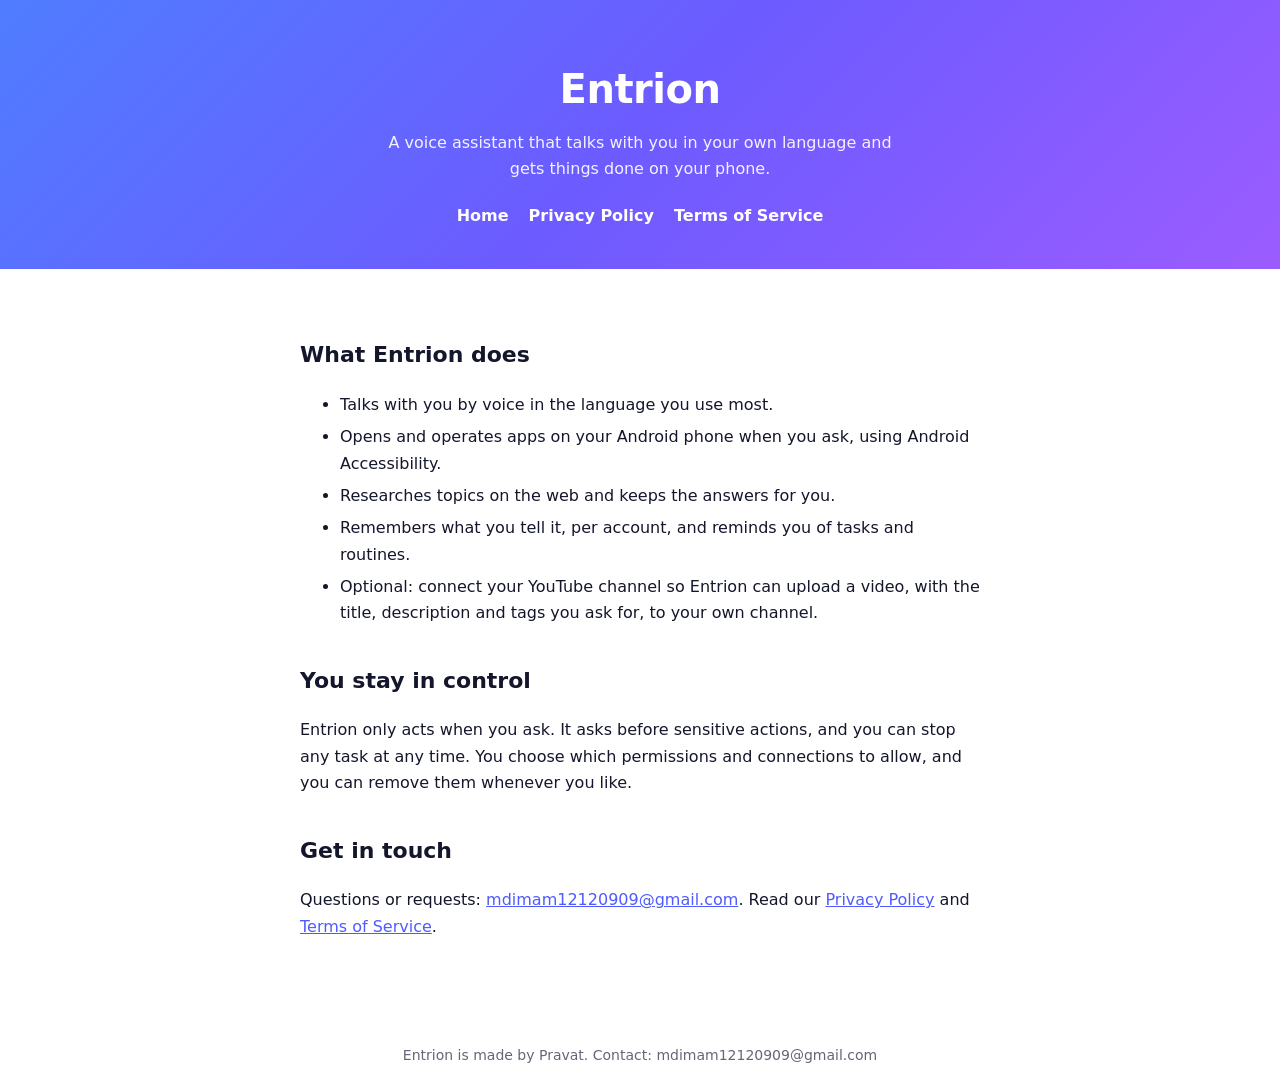
==== site/index.html @ a8a5b168 "Website: home, privacy policy, terms (for Google verification) Co-Authored-By: Claude Sonnet 5.5 <no" ====
<!doctype html><html lang="en"><head><meta charset="utf-8"><meta name="viewport" content="width=device-width,initial-scale=1"><title>Entrion - Entrion</title><style>:root{--a:#4F7DFF;--b:#9B5CFF}*{box-sizing:border-box}body{margin:0;font:16px/1.65 system-ui,-apple-system,Segoe UI,Roboto,sans-serif;color:#14172b;background:#fff}
header{padding:56px 20px 40px;text-align:center;background:linear-gradient(135deg,#4F7DFF,#6D5BFF,#9B5CFF);color:#fff}
header h1{margin:0 0 8px;font-size:40px;letter-spacing:-.5px}header p{margin:0 auto;max-width:520px;opacity:.92}
main{max-width:720px;margin:0 auto;padding:32px 20px 64px}h2{margin-top:36px;font-size:22px}a{color:#4F5BFF}
nav a{color:#fff;margin:0 10px;font-weight:600;text-decoration:none}nav{margin-top:20px}footer{text-align:center;color:#667;padding:24px;font-size:14px}
li{margin:6px 0}@media(prefers-color-scheme:dark){body{background:#0e1020;color:#e8eaf6}a{color:#9fb0ff}footer{color:#9aa}}</style></head><body>
<header><h1>Entrion</h1><p>A voice assistant that talks with you in your own language and gets things done on your phone.</p><nav><a href="index.html">Home</a><a href="privacy.html">Privacy Policy</a><a href="terms.html">Terms of Service</a></nav></header><main>
<h2>What Entrion does</h2>
<ul><li>Talks with you by voice in the language you use most.</li><li>Opens and operates apps on your Android phone when you ask, using Android Accessibility.</li><li>Researches topics on the web and keeps the answers for you.</li><li>Remembers what you tell it, per account, and reminds you of tasks and routines.</li><li>Optional: connect your YouTube channel so Entrion can upload a video, with the title, description and tags you ask for, to your own channel.</li></ul>
<h2>You stay in control</h2><p>Entrion only acts when you ask. It asks before sensitive actions, and you can stop any task at any time. You choose which permissions and connections to allow, and you can remove them whenever you like.</p>
<h2>Get in touch</h2><p>Questions or requests: <a href="mailto:mdimam12120909@gmail.com">mdimam12120909@gmail.com</a>. Read our <a href="privacy.html">Privacy Policy</a> and <a href="terms.html">Terms of Service</a>.</p></main><footer>Entrion is made by Pravat. Contact: mdimam12120909@gmail.com</footer></body></html>
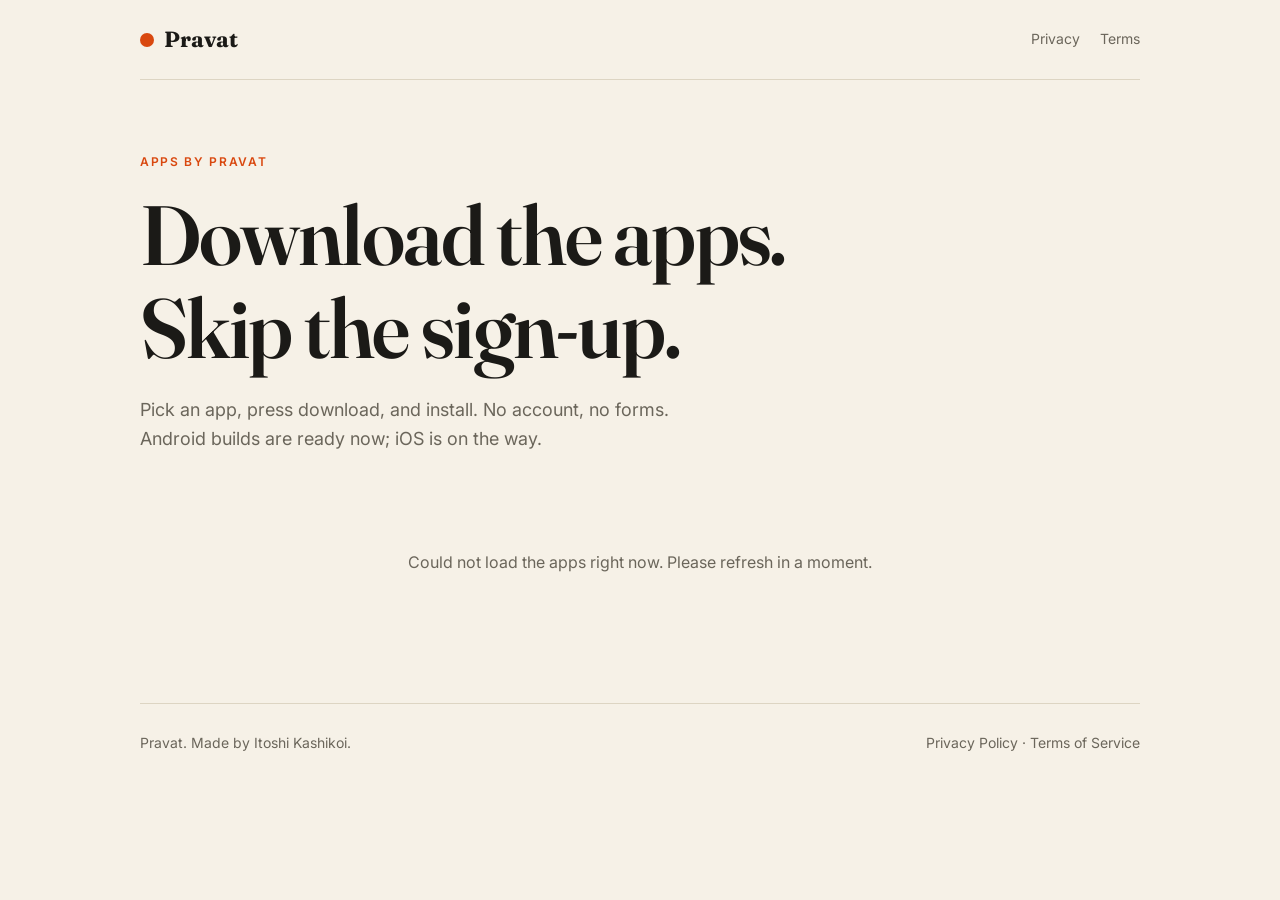
==== commit 688a6b8c: "Website: public downloads page, hidden admin studio, Pages workflow Co-Authored-By: Claude Sonnet 5." ====
--- a/site/index.html
+++ b/site/index.html
@@ -1,11 +1,17 @@
-<!doctype html><html lang="en"><head><meta charset="utf-8"><meta name="viewport" content="width=device-width,initial-scale=1"><title>Entrion - Entrion</title><style>:root{--a:#4F7DFF;--b:#9B5CFF}*{box-sizing:border-box}body{margin:0;font:16px/1.65 system-ui,-apple-system,Segoe UI,Roboto,sans-serif;color:#14172b;background:#fff}
-header{padding:56px 20px 40px;text-align:center;background:linear-gradient(135deg,#4F7DFF,#6D5BFF,#9B5CFF);color:#fff}
-header h1{margin:0 0 8px;font-size:40px;letter-spacing:-.5px}header p{margin:0 auto;max-width:520px;opacity:.92}
-main{max-width:720px;margin:0 auto;padding:32px 20px 64px}h2{margin-top:36px;font-size:22px}a{color:#4F5BFF}
-nav a{color:#fff;margin:0 10px;font-weight:600;text-decoration:none}nav{margin-top:20px}footer{text-align:center;color:#667;padding:24px;font-size:14px}
-li{margin:6px 0}@media(prefers-color-scheme:dark){body{background:#0e1020;color:#e8eaf6}a{color:#9fb0ff}footer{color:#9aa}}</style></head><body>
-<header><h1>Entrion</h1><p>A voice assistant that talks with you in your own language and gets things done on your phone.</p><nav><a href="index.html">Home</a><a href="privacy.html">Privacy Policy</a><a href="terms.html">Terms of Service</a></nav></header><main>
-<h2>What Entrion does</h2>
-<ul><li>Talks with you by voice in the language you use most.</li><li>Opens and operates apps on your Android phone when you ask, using Android Accessibility.</li><li>Researches topics on the web and keeps the answers for you.</li><li>Remembers what you tell it, per account, and reminds you of tasks and routines.</li><li>Optional: connect your YouTube channel so Entrion can upload a video, with the title, description and tags you ask for, to your own channel.</li></ul>
-<h2>You stay in control</h2><p>Entrion only acts when you ask. It asks before sensitive actions, and you can stop any task at any time. You choose which permissions and connections to allow, and you can remove them whenever you like.</p>
-<h2>Get in touch</h2><p>Questions or requests: <a href="mailto:mdimam12120909@gmail.com">mdimam12120909@gmail.com</a>. Read our <a href="privacy.html">Privacy Policy</a> and <a href="terms.html">Terms of Service</a>.</p></main><footer>Entrion is made by Pravat. Contact: mdimam12120909@gmail.com</footer></body></html>+<!doctype html>
+<html lang="en"><head>
+<meta charset="utf-8"><meta name="viewport" content="width=device-width,initial-scale=1">
+<title>Entrion Downloads</title>
+<meta name="description" content="Download Entrion and other apps from Pravat. Android now, iOS coming soon.">
+<link rel="preconnect" href="https://fonts.googleapis.com"><link rel="preconnect" href="https://fonts.gstatic.com" crossorigin>
+<link href="https://fonts.googleapis.com/css2?family=Fraunces:opsz,wght@9..144,600;9..144,700&family=Inter:wght@400;500;600&display=swap" rel="stylesheet">
+<link rel="stylesheet" href="style.css">
+</head><body>
+<div class="wrap">
+<header class="top"><a class="brand" href="./"><i></i>Pravat</a><nav><a href="privacy.html">Privacy</a><a href="terms.html">Terms</a></nav></header>
+<section class="hero"><div class="kicker">Apps by Pravat</div><h1>Download the apps. Skip the sign-up.</h1><p>Pick an app, press download, and install. No account, no forms. Android builds are ready now; iOS is on the way.</p></section>
+<main id="apps" class="list"><p class="note">Loading apps...</p></main>
+<footer class="foot"><span>Pravat. Made by Itoshi Kashikoi.</span><span><a href="privacy.html">Privacy Policy</a> &middot; <a href="terms.html">Terms of Service</a></span></footer>
+</div>
+<script src="app.js"></script>
+</body></html>
--- a/site/style.css
+++ b/site/style.css
@@ -0,0 +1,55 @@
+:root{--bg:#f6f1e7;--panel:#fffdf8;--ink:#1b1a17;--mute:#6b665b;--line:#ddd5c3;--accent:#d9480f;--accent-ink:#fff;--soft:#efe7d6;--ok:#2f7d4f;--err:#b3261e}
+@media(prefers-color-scheme:dark){:root{--bg:#14130f;--panel:#1d1b16;--ink:#f3eee2;--mute:#a39c8a;--line:#34312a;--accent:#ff7a3d;--accent-ink:#1b0d04;--soft:#26231c;--ok:#6cc38a;--err:#ff8a80}}
+*{box-sizing:border-box}
+html{scroll-behavior:smooth}
+body{margin:0;background:var(--bg);color:var(--ink);font:16px/1.6 "Inter",system-ui,-apple-system,"Segoe UI",Roboto,sans-serif;-webkit-font-smoothing:antialiased}
+.wrap{max-width:1040px;margin:0 auto;padding-left:max(20px,env(safe-area-inset-left));padding-right:max(20px,env(safe-area-inset-right))}
+h1,h2,h3{font-family:"Fraunces",Georgia,serif;font-weight:600;letter-spacing:-.02em;line-height:1.1;margin:0;text-wrap:balance}
+a{color:inherit}
+.top{display:flex;align-items:center;justify-content:space-between;padding-block:22px;border-bottom:1px solid var(--line)}
+.brand{font-family:"Fraunces",Georgia,serif;font-weight:700;font-size:22px;text-decoration:none;display:flex;align-items:center;gap:10px}
+.brand i{width:14px;height:14px;border-radius:50%;background:var(--accent);display:inline-block}
+.top nav{display:flex;gap:20px;font-size:14px;color:var(--mute)}
+.top nav a{text-decoration:none}.top nav a:hover{color:var(--ink)}
+.hero{padding-block:72px 40px}
+.kicker{font-size:12px;letter-spacing:.14em;text-transform:uppercase;color:var(--accent);font-weight:600;margin-bottom:18px}
+.hero h1{font-size:clamp(40px,8vw,84px);max-width:13ch}
+.hero p{max-width:52ch;color:var(--mute);font-size:18px;margin:22px 0 0}
+.list{display:grid;gap:20px;padding-bottom:72px}
+.card{background:var(--panel);border:1px solid var(--line);border-radius:20px;padding:28px;display:grid;grid-template-columns:auto 1fr;gap:22px 26px}
+.icon{width:84px;height:84px;border-radius:22px;background:var(--soft);display:grid;place-items:center;font-family:"Fraunces",Georgia,serif;font-size:38px;font-weight:700;color:var(--accent);overflow:hidden}
+.icon img{width:100%;height:100%;object-fit:cover}
+.card h2{font-size:30px}
+.meta{display:flex;flex-wrap:wrap;gap:6px 18px;margin:8px 0 0;color:var(--mute);font-size:13px}
+.meta b{color:var(--ink);font-weight:600}
+.desc{margin:14px 0 0;color:var(--mute);max-width:62ch;min-width:0;overflow-wrap:anywhere}
+.stores{grid-column:1/-1;display:grid;grid-template-columns:repeat(auto-fit,minmax(220px,1fr));gap:12px;border-top:1px dashed var(--line);padding-top:22px}
+.store{border:1px solid var(--line);border-radius:14px;padding:16px 18px;display:flex;align-items:center;justify-content:space-between;gap:14px;min-width:0}
+.store small{display:block;color:var(--mute);font-size:12px;letter-spacing:.08em;text-transform:uppercase}
+.store strong{font-size:17px}
+.btn{appearance:none;border:0;cursor:pointer;background:var(--accent);color:var(--accent-ink);font:600 15px/1 "Inter",system-ui,sans-serif;padding:13px 20px;border-radius:999px;text-decoration:none;white-space:nowrap}
+.btn:hover{filter:brightness(1.07)}
+.btn.ghost{background:transparent;color:var(--ink);border:1px solid var(--line)}
+.btn[disabled]{opacity:.5;cursor:not-allowed}
+.soon{font-size:13px;font-weight:600;color:var(--mute);border:1px dashed var(--line);border-radius:999px;padding:9px 14px;white-space:nowrap}
+.note{color:var(--mute);padding:40px 0;text-align:center}
+.foot{border-top:1px solid var(--line);padding-block:28px 40px;color:var(--mute);font-size:14px;display:flex;flex-wrap:wrap;gap:10px 24px;justify-content:space-between}
+.foot a{text-decoration:none}
+@media(max-width:560px){.card{grid-template-columns:1fr;padding:22px}.hero{padding-block:48px 28px}.store{flex-wrap:wrap}}
+/* admin */
+.admin{display:grid;gap:24px;padding-block:32px 72px}
+.panel{background:var(--panel);border:1px solid var(--line);border-radius:18px;padding:24px}
+.panel h2{font-size:24px;margin-bottom:16px}
+.grid2{display:grid;grid-template-columns:repeat(auto-fit,minmax(240px,1fr));gap:14px}
+label{display:grid;gap:6px;font-size:13px;color:var(--mute);min-width:0}
+input,textarea{width:100%;font:15px/1.4 "Inter",system-ui,sans-serif;color:var(--ink);background:var(--bg);border:1px solid var(--line);border-radius:10px;padding:11px 12px;min-width:0}
+input:focus,textarea:focus{outline:2px solid var(--accent);outline-offset:1px}
+textarea{min-height:110px;resize:vertical}
+.full{grid-column:1/-1}
+.row{display:flex;flex-wrap:wrap;gap:10px;align-items:center}
+.item{display:flex;flex-wrap:wrap;gap:10px 16px;align-items:center;justify-content:space-between;padding:14px 0;border-top:1px solid var(--line)}
+.item:first-of-type{border-top:0}
+.item div{min-width:0}
+.pill{font-size:12px;font-weight:600;border-radius:999px;padding:4px 10px;border:1px solid var(--line);color:var(--mute)}
+.pill.on{color:var(--ok);border-color:var(--ok)}
+.msg{font-size:14px;min-height:20px}.msg.ok{color:var(--ok)}.msg.err{color:var(--err)}
